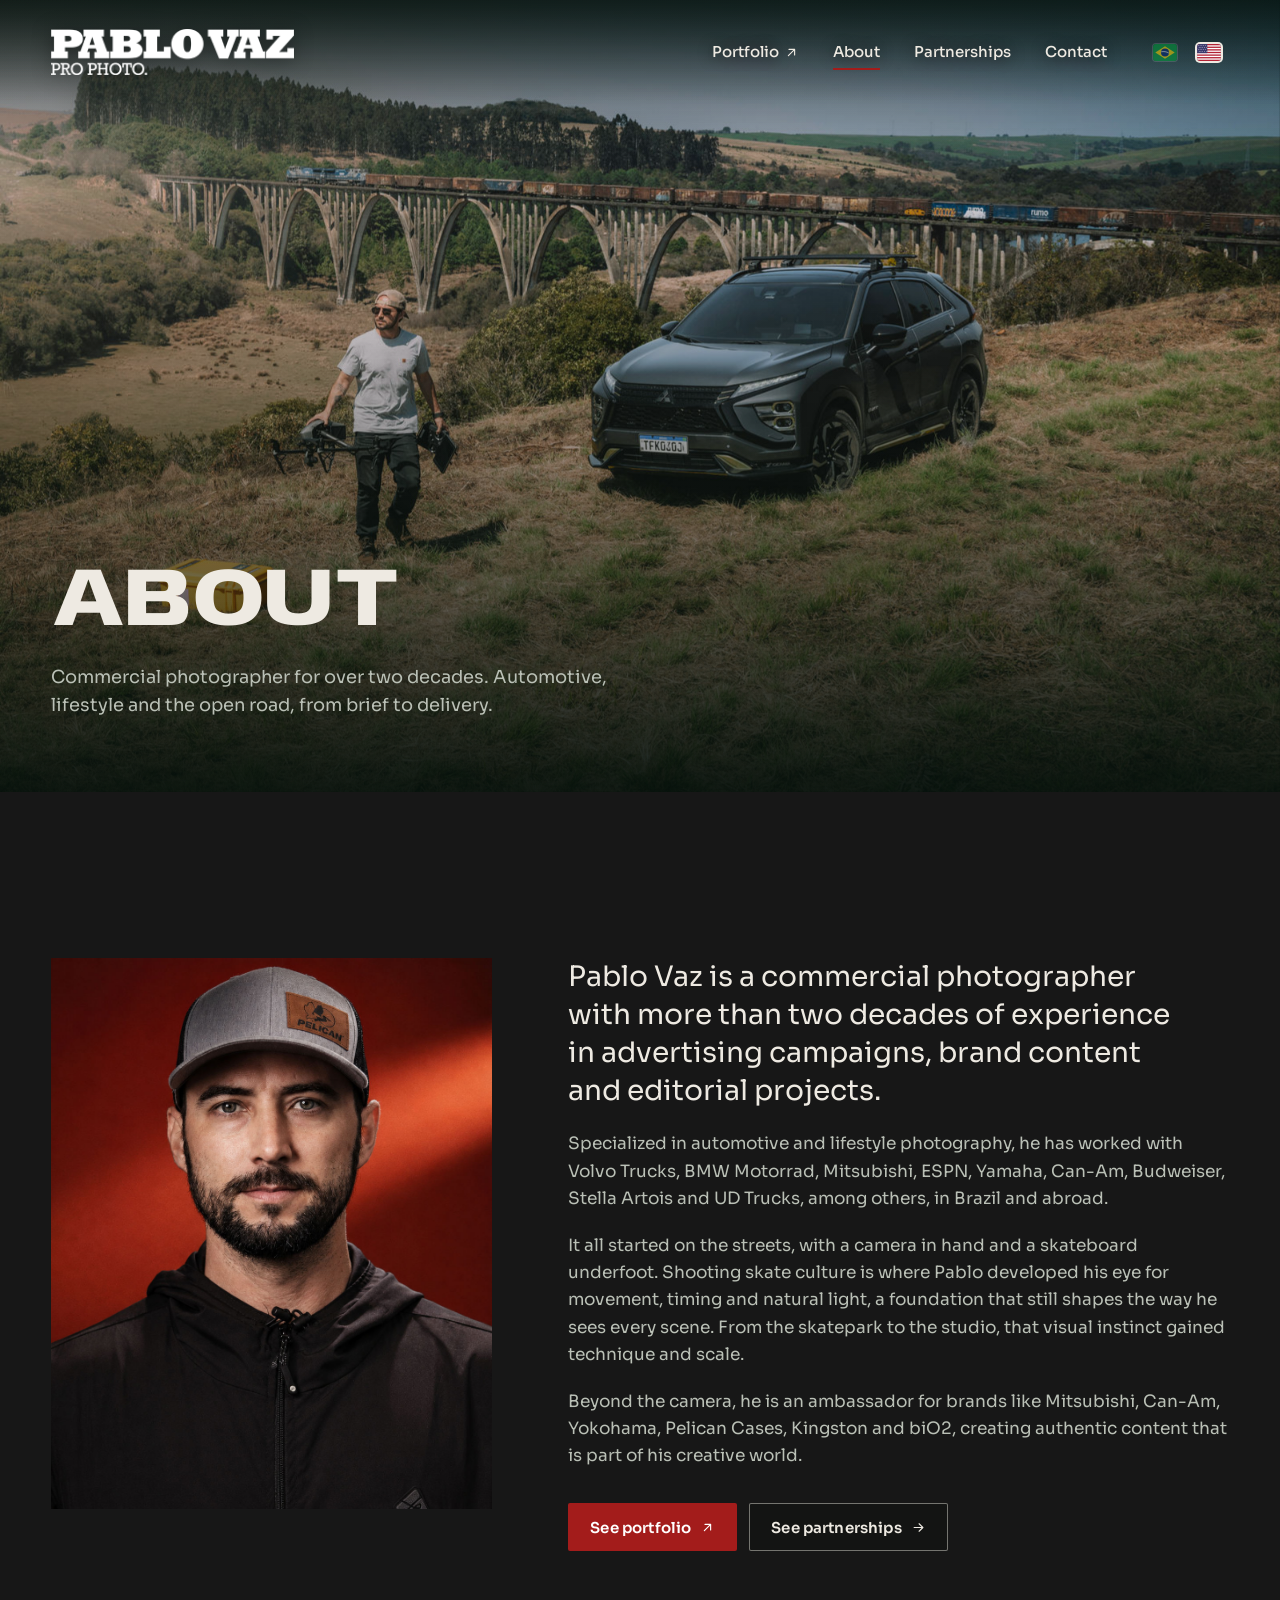
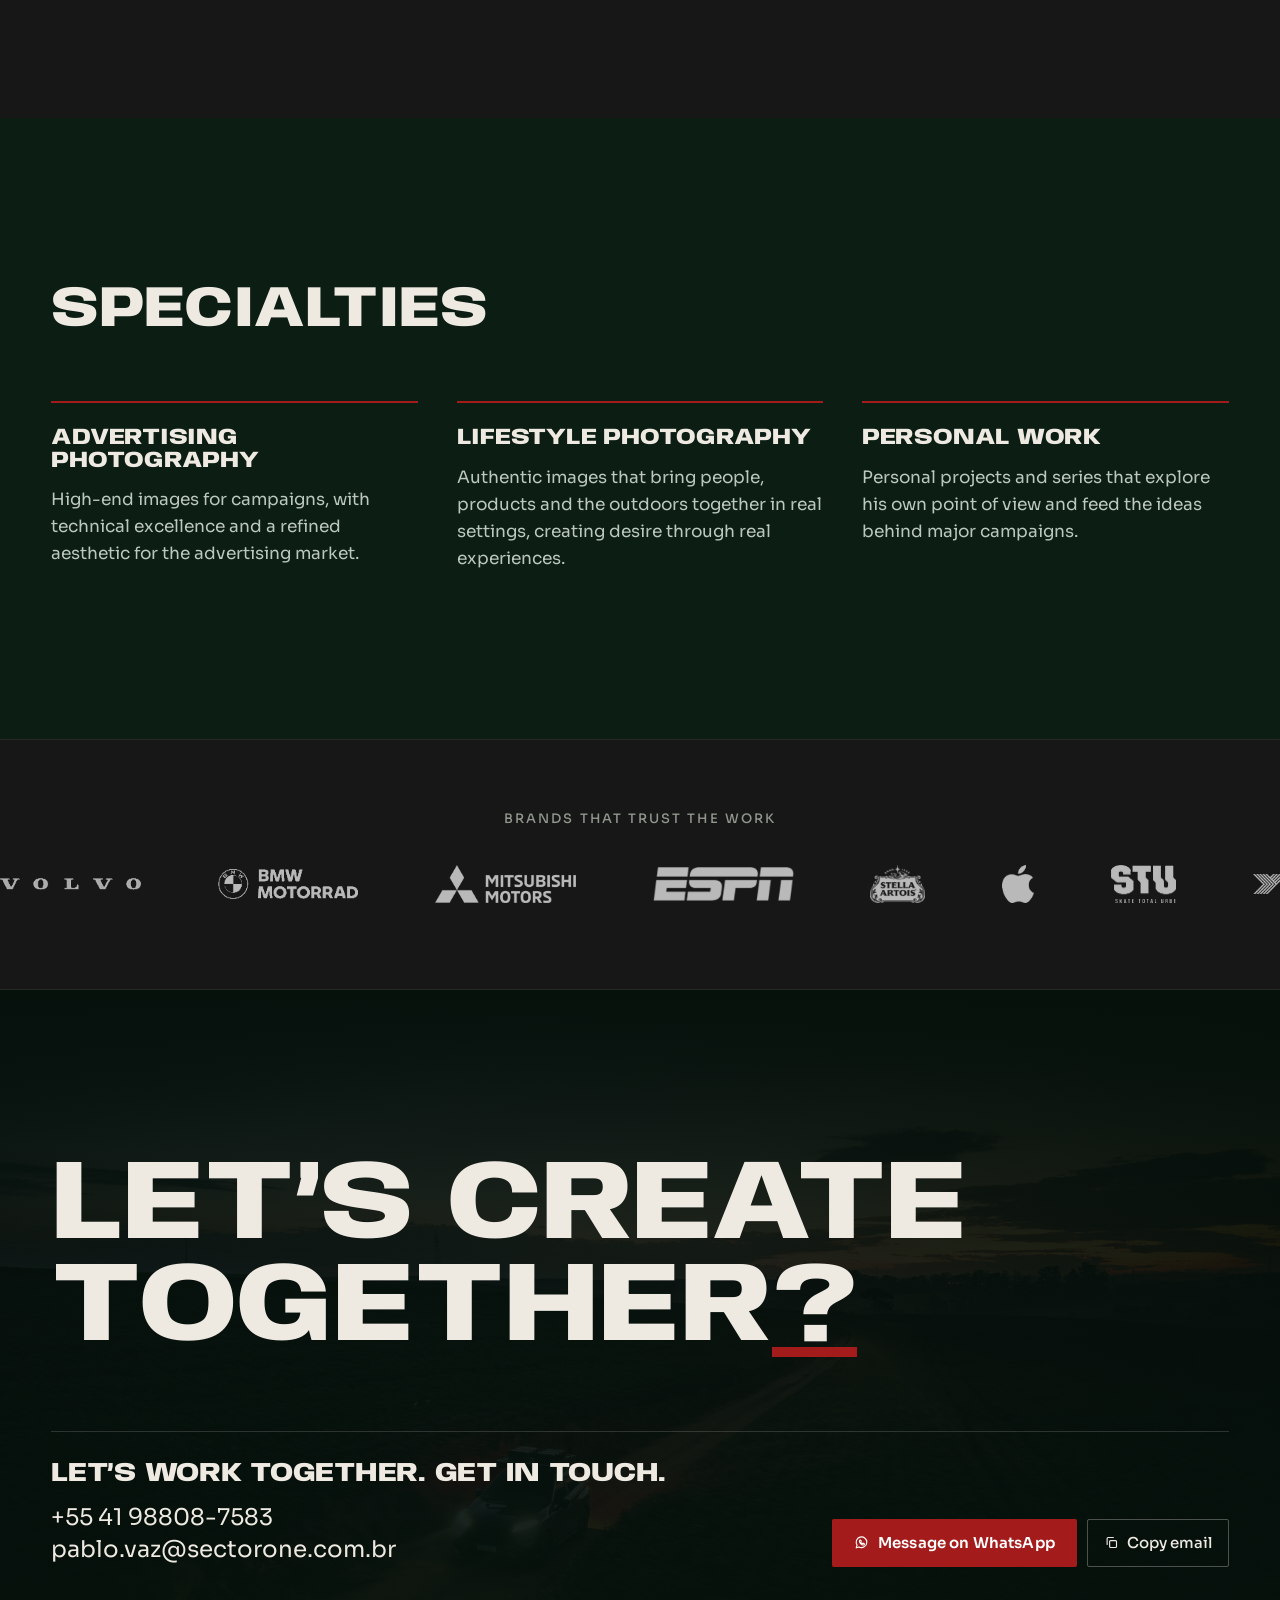
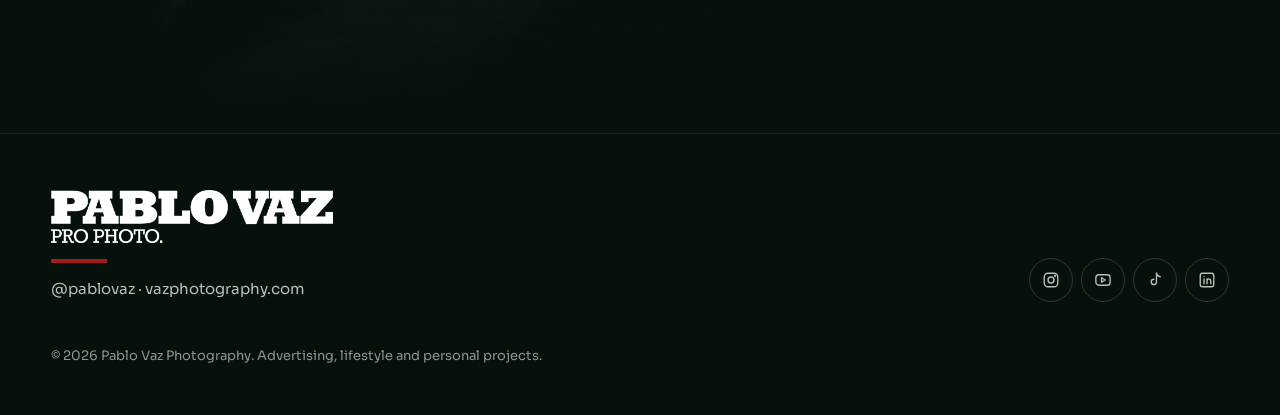
==== about.html @ 0d86bcf2 "Add files via upload" ====
<!DOCTYPE html>
<html lang="en" data-red="carmesim" data-font="esportivo" data-texto="sora">
<head>
<meta charset="utf-8">
<meta name="viewport" content="width=device-width, initial-scale=1">
<title>About Pablo Vaz</title>
<meta name="description" content="Pablo Vaz, commercial automotive and lifestyle photographer for over two decades.">
<link rel="canonical" href="https://www.vazphotography.com/about">
<link rel="alternate" hreflang="pt-BR" href="https://www.pablovaz.com/sobre">
<link rel="alternate" hreflang="en" href="https://www.vazphotography.com/about">
<link rel="alternate" hreflang="x-default" href="https://www.pablovaz.com/sobre">
<link rel="preconnect" href="https://fonts.googleapis.com">
<link rel="preconnect" href="https://fonts.gstatic.com" crossorigin>
<link rel="stylesheet" href="https://fonts.googleapis.com/css2?family=Sora:wght@400;500;600&family=Anybody:wdth,wght@50..150,800&display=swap">
<link rel="stylesheet" href="css/site.css">
</head>
<body>

<header class="top" id="top">
  <div class="wrap">
    <a class="mark" href="/" aria-label="Pablo Vaz Pro Photo, home"><img src="img/logo.png" width="500" height="94" alt="Pablo Vaz Pro Photo"></a>
    <nav class="nav" aria-label="Main">
      <a class="l" href="https://pablovaz.myportfolio.com" target="_blank" rel="noopener">Portfolio <svg class="i" viewBox="0 0 24 24" aria-hidden="true"><path d="M7 17 17 7M8 7h9v9"/></svg></a>
      <a class="l cur" href="/about" aria-current="page">About</a>
      <a class="l" href="/partnerships">Partnerships</a>
      <a class="l" href="#contato">Contact</a>
      <div class="lang" role="group" aria-label="Language"><a href="https://www.pablovaz.com/sobre" lang="pt-BR" hreflang="pt-BR" aria-label="Português (Brasil)"><svg viewBox="0 0 28 20" aria-hidden="true"><rect width="28" height="20" fill="#009C3B"/><path d="M14 2.6 25.4 10 14 17.4 2.6 10Z" fill="#FFDF00"/><circle cx="14" cy="10" r="4.7" fill="#002776"/><path d="M9.5 9.2c2.9-.7 6.3-.2 9 1.4" stroke="#fff" stroke-width=".9" fill="none"/></svg></a><a href="https://www.vazphotography.com/about" lang="en" hreflang="en" aria-label="English (US)" aria-current="true"><svg viewBox="0 0 28 20" aria-hidden="true"><rect width="28" height="20" fill="#fff"/><rect y="0.000" width="28" height="1.538" fill="#B22234"/><rect y="3.077" width="28" height="1.538" fill="#B22234"/><rect y="6.154" width="28" height="1.538" fill="#B22234"/><rect y="9.231" width="28" height="1.538" fill="#B22234"/><rect y="12.308" width="28" height="1.538" fill="#B22234"/><rect y="15.385" width="28" height="1.538" fill="#B22234"/><rect y="18.462" width="28" height="1.538" fill="#B22234"/><rect width="12" height="10.769" fill="#3C3B6E"/><circle cx="1.40" cy="1.50" r=".45" fill="#fff"/><circle cx="3.50" cy="1.50" r=".45" fill="#fff"/><circle cx="5.60" cy="1.50" r=".45" fill="#fff"/><circle cx="7.70" cy="1.50" r=".45" fill="#fff"/><circle cx="9.80" cy="1.50" r=".45" fill="#fff"/><circle cx="2.45" cy="4.00" r=".45" fill="#fff"/><circle cx="4.55" cy="4.00" r=".45" fill="#fff"/><circle cx="6.65" cy="4.00" r=".45" fill="#fff"/><circle cx="8.75" cy="4.00" r=".45" fill="#fff"/><circle cx="10.85" cy="4.00" r=".45" fill="#fff"/><circle cx="1.40" cy="6.50" r=".45" fill="#fff"/><circle cx="3.50" cy="6.50" r=".45" fill="#fff"/><circle cx="5.60" cy="6.50" r=".45" fill="#fff"/><circle cx="7.70" cy="6.50" r=".45" fill="#fff"/><circle cx="9.80" cy="6.50" r=".45" fill="#fff"/><circle cx="2.45" cy="9.00" r=".45" fill="#fff"/><circle cx="4.55" cy="9.00" r=".45" fill="#fff"/><circle cx="6.65" cy="9.00" r=".45" fill="#fff"/><circle cx="8.75" cy="9.00" r=".45" fill="#fff"/><circle cx="10.85" cy="9.00" r=".45" fill="#fff"/></svg></a></div>
      <button class="burger" aria-label="Open menu" aria-expanded="false" aria-controls="sheet"><span></span></button>
    </nav>
  </div>
</header>
<div class="sheet" id="sheet" aria-label="Menu">
  <a class="dfont" href="https://pablovaz.myportfolio.com" target="_blank" rel="noopener">Portfolio</a>
  <a class="dfont" href="/about" aria-current="page">About</a>
  <a class="dfont" href="/partnerships">Partnerships</a>
  <a class="dfont" href="#contato">Contact</a>
</div>

<main>
<section class="phero">
  <div class="bg"><img src="img/ponte.jpg" width="1600" height="1069" alt="Pablo Vaz carrying a drone next to a Mitsubishi SUV, with a stone viaduct behind" fetchpriority="high"></div>
  <div class="wrap">
    <h1 class="display">About</h1>
    <p>Commercial photographer for over two decades. Automotive, lifestyle and the open road, from brief to delivery.</p>
  </div>
</section>

<section class="bio sec">
  <div class="wrap grid">
    <figure class="rv-clip"><img src="img/retrato.jpg" width="1254" height="1254" loading="lazy" decoding="async" alt="Portrait of Pablo Vaz wearing a cap, red background"></figure>
    <div class="txt">
      <p class="big rv">Pablo Vaz is a commercial photographer with more than two decades of experience in advertising campaigns, brand content and editorial projects.</p>
      <p class="rv">Specialized in automotive and lifestyle photography, he has worked with Volvo Trucks, BMW Motorrad, Mitsubishi, ESPN, Yamaha, Can-Am, Budweiser, Stella Artois and UD Trucks, among others, in Brazil and abroad.</p>
      <p class="rv">It all started on the streets, with a camera in hand and a skateboard underfoot. Shooting skate culture is where Pablo developed his eye for movement, timing and natural light, a foundation that still shapes the way he sees every scene. From the skatepark to the studio, that visual instinct gained technique and scale.</p>
      <p class="rv">Beyond the camera, he is an ambassador for brands like Mitsubishi, Can-Am, Yokohama, Pelican Cases, Kingston and biO2, creating authentic content that is part of his creative world.</p>
      <div class="ctas rv">
        <a class="btn btn-red" href="https://pablovaz.myportfolio.com" target="_blank" rel="noopener">See portfolio <svg class="i" viewBox="0 0 24 24" aria-hidden="true"><path d="M7 17 17 7M8 7h9v9"/></svg></a>
        <a class="btn btn-ghost" href="/partnerships">See partnerships <svg class="i" viewBox="0 0 24 24" aria-hidden="true"><path d="M5 12h14M13 6l6 6-6 6"/></svg></a>
      </div>
    </div>
  </div>
</section>

<section class="skills sec">
  <div class="wrap">
    <h2 class="display h2 rv">Specialties</h2>
    <div class="cols">
      <div class="rv"><h3 class="dfont">Advertising photography</h3><p>High-end images for campaigns, with technical excellence and a refined aesthetic for the advertising market.</p></div>
      <div class="rv"><h3 class="dfont">Lifestyle photography</h3><p>Authentic images that bring people, products and the outdoors together in real settings, creating desire through real experiences.</p></div>
      <div class="rv"><h3 class="dfont">Personal work</h3><p>Personal projects and series that explore his own point of view and feed the ideas behind major campaigns.</p></div>
    </div>
  </div>
</section>

<section class="clients" aria-labelledby="t-cli">
  <h2 id="t-cli">Brands that trust the work</h2>
  <div class="marquee">
    <ul>
      <li><img src="img/logos/volvo.png" alt="Volvo Trucks"></li>
      <li><img src="img/logos/bmw.png" alt="BMW Motorrad"></li>
      <li><img src="img/logos/mitsubishi.png" alt="Mitsubishi Motors"></li>
      <li><img src="img/logos/espn.png" alt="ESPN"></li>
      <li><img src="img/logos/stella.png" alt="Stella Artois"></li>
      <li><img src="img/logos/apple.png" alt="Apple"></li>
      <li><img src="img/logos/stu.png" alt="STU"></li>
      <li><img src="img/logos/yokohama.png" alt="Yokohama"></li>
      <li><img src="img/logos/pelican.png" alt="Pelican"></li>
      <li><img src="img/logos/kingston.png" alt="Kingston"></li>
    </ul>
    <ul aria-hidden="true">
      <li><img src="img/logos/volvo.png" alt=""></li>
      <li><img src="img/logos/bmw.png" alt=""></li>
      <li><img src="img/logos/mitsubishi.png" alt=""></li>
      <li><img src="img/logos/espn.png" alt=""></li>
      <li><img src="img/logos/stella.png" alt=""></li>
      <li><img src="img/logos/apple.png" alt=""></li>
      <li><img src="img/logos/stu.png" alt=""></li>
      <li><img src="img/logos/yokohama.png" alt=""></li>
      <li><img src="img/logos/pelican.png" alt=""></li>
      <li><img src="img/logos/kingston.png" alt=""></li>
    </ul>
  </div>
</section>

<section class="contact sec" id="contato">
  <div class="bgimg" aria-hidden="true"><img src="img/estrada.jpg" alt="" loading="lazy" decoding="async"></div>
  <div class="wrap">
    <h2 class="display big rv">Let&rsquo;s create<br>together<span class="underline">?</span></h2>
    <div class="row rv">
      <div>
        <h3 class="dfont">Let&rsquo;s work together. Get in touch.</h3>
        <p><a href="https://wa.me/5541988087583" target="_blank" rel="noopener">+55 41 98808-7583</a><br><a href="mailto:pablo.vaz@sectorone.com.br">pablo.vaz@sectorone.com.br</a></p>
      </div>
      <div class="acts">
        <a class="btn btn-red" href="https://wa.me/5541988087583" target="_blank" rel="noopener">
          <svg class="i" viewBox="0 0 24 24" aria-hidden="true"><path d="M20.5 11.6a8.5 8.5 0 0 1-12.6 7.5L3.5 20.5l1.4-4.3a8.5 8.5 0 1 1 15.6-4.6Z"/><path d="M9 8.6c.2-.5.5-.5.8-.5h.5c.2 0 .4 0 .5.4l.7 1.6c.1.2 0 .4-.1.6l-.5.6c-.1.1-.2.3 0 .5.5.8 1.3 1.6 2.2 2.1.2.1.4.1.5 0l.6-.7c.2-.2.4-.2.6-.1l1.6.8c.2.1.3.2.3.4 0 .5-.2 1.2-.8 1.5-.6.3-1.5.4-3-.3a9 9 0 0 1-3.7-3.6c-.7-1.3-.5-2.4-.2-2.9Z"/></svg>
          Message on WhatsApp</a>
        <button class="copy-btn" data-copy="pablo.vaz@sectorone.com.br"><svg class="i" viewBox="0 0 24 24" aria-hidden="true"><rect x="9" y="9" width="11" height="11" rx="1.5"/><path d="M5 15V5.5A1.5 1.5 0 0 1 6.5 4H15"/></svg><span>Copy email</span></button>
      </div>
    </div>
  </div>
</section>
</main>

<footer>
  <div class="wrap">
    <div class="sign"><img src="img/logo.png" width="500" height="94" alt="Pablo Vaz Pro Photo" loading="lazy"><i></i><span>@pablovaz · vazphotography.com</span></div>
    <div class="social">
      <a href="https://www.instagram.com/pablovaz" target="_blank" rel="noopener" aria-label="Instagram"><svg class="i" viewBox="0 0 24 24"><rect x="3" y="3" width="18" height="18" rx="5"/><circle cx="12" cy="12" r="4"/><circle cx="17.5" cy="6.5" r=".6" fill="currentColor"/></svg></a>
      <a href="https://www.youtube.com/pablovaz" target="_blank" rel="noopener" aria-label="YouTube"><svg class="i" viewBox="0 0 24 24"><rect x="2.5" y="5" width="19" height="14" rx="4"/><path d="m10 9 5 3-5 3Z"/></svg></a>
      <a href="https://www.tiktok.com/@pablovazfoto" target="_blank" rel="noopener" aria-label="TikTok"><svg class="i" viewBox="0 0 24 24"><path d="M14 3v11.5a3.5 3.5 0 1 1-3.5-3.5"/><path d="M14 3c.4 2.7 2.3 4.5 5 4.7"/></svg></a>
      <a href="https://www.linkedin.com/in/photovaz/" target="_blank" rel="noopener" aria-label="LinkedIn"><svg class="i" viewBox="0 0 24 24"><rect x="3" y="3" width="18" height="18" rx="3"/><path d="M8 10.5V17M8 7.2v.1M12 17v-6.5M12 13.5c0-1.8 1-3 2.5-3s2.5 1 2.5 3V17"/></svg></a>
    </div>
    <p class="legal">© 2026 Pablo Vaz Photography. Advertising, lifestyle and personal projects.</p>
  </div>
</footer>

<script src="js/site.js"></script>
</body>
</html>
---- css/site.css ----
:root{
  color-scheme: dark;
  --carvao:#171717;
  --mata:#06110C;
  --verde:#0C1D14;
  --musgo:#23402D;
  --osso:#EEEAE2;
  --osso-2:#BAC0B6;
  --osso-3:#8F968C;
  --carmesim:#A31C1B;
  --mitsubishi:#E60012;
  --red:var(--carmesim);
  --body:"Sora",system-ui,-apple-system,"Segoe UI",sans-serif;--bvar:normal;
  --gutter:clamp(16px,4vw,56px);
  --ease:cubic-bezier(.16,1,.3,1);
  /* display font (switchable) */
  --display:"Zilla Slab",Georgia,serif;--dw:700;--dtt:uppercase;--dls:-.01em;--dlh:.94;--ds:1;--dvar:normal;
}
html[data-texto="bricolage"]{--body:"Bricolage Grotesque",system-ui,sans-serif;--bvar:normal}
html[data-texto="sora"]{--body:"Sora",system-ui,sans-serif;--bvar:normal}
html[data-font="esportivo"]{--display:"Anybody","Arial Black",sans-serif;--dw:800;--dtt:uppercase;--dls:-.01em;--dlh:.92;--ds:.8;--dvar:"wdth" 118}
html[data-font="editorial"]{--display:"Gloock",Georgia,serif;--dw:400;--dtt:none;--dls:-.02em;--dlh:1;--ds:.96;--dvar:normal}
:root:not([data-theme="light"]){color-scheme:dark}
@media (prefers-color-scheme: dark){:root:not([data-theme="light"]){--bg:var(--carvao)}}
:root[data-theme="dark"]{--bg:var(--carvao)}

*{box-sizing:border-box;margin:0;padding:0}
html{scroll-behavior:smooth;-webkit-text-size-adjust:100%}
body{background:var(--carvao);color:var(--osso);font-family:var(--body);font-variation-settings:var(--bvar);font-size:17px;line-height:1.6;overflow-x:hidden;-webkit-font-smoothing:antialiased;scrollbar-color:var(--musgo) var(--mata)}
::selection{background:var(--red);color:#fff}
::-webkit-scrollbar{width:10px;background:var(--mata)}
::-webkit-scrollbar-thumb{background:var(--musgo);border-radius:10px;border:2px solid var(--mata)}
:focus-visible{outline:2px solid var(--red);outline-offset:3px;border-radius:2px}
img{display:block;max-width:100%;height:auto}
a{color:inherit;text-underline-offset:.25em;text-decoration-thickness:1px}
.wrap{padding-inline:var(--gutter);max-width:1480px;margin-inline:auto}
.display,.dfont{font-family:var(--display);font-weight:var(--dw);text-transform:var(--dtt);letter-spacing:var(--dls);line-height:var(--dlh);font-variation-settings:var(--dvar)}
.display{text-wrap:balance}
svg.i{width:1em;height:1em;flex:none;stroke:currentColor;fill:none;stroke-width:1.8;stroke-linecap:round;stroke-linejoin:round}

/* Buttons */
.btn{display:inline-flex;align-items:center;gap:.6em;min-height:48px;padding:.8em 1.4em;font:600 15px/1 var(--body);letter-spacing:.01em;text-decoration:none;border-radius:2px;border:1px solid transparent;cursor:pointer;transition:background .3s var(--ease),color .3s var(--ease),border-color .3s var(--ease),transform .3s var(--ease)}
.btn-red{background:var(--red);color:#fff}
.btn-red:hover{background:color-mix(in srgb,var(--red) 82%,#fff)}
.btn-ghost{border-color:rgba(238,234,226,.45);color:var(--osso);background:rgba(10,14,11,.25)}
.btn-ghost:hover{border-color:var(--osso);background:rgba(238,234,226,.08)}
.btn[aria-disabled="true"]{opacity:.55;cursor:default;pointer-events:none}
.btn:active{transform:translateY(1px)}
.btn .i{transition:transform .4s var(--ease)}
.btn:hover .i{transform:translateX(3px)}

/* Header */
.top{position:fixed;inset:0 0 auto 0;z-index:40;background:linear-gradient(180deg,rgba(6,17,12,.7),rgba(6,17,12,0))}
.top.scrolled{background:rgba(12,29,20,.86);backdrop-filter:blur(14px) saturate(1.2);-webkit-backdrop-filter:blur(14px) saturate(1.2);box-shadow:0 1px 0 rgba(238,234,226,.06)}
.top .wrap{display:flex;align-items:center;justify-content:space-between;height:80px;gap:24px}
.mark{display:block;text-decoration:none;filter:drop-shadow(0 2px 10px rgba(0,0,0,.45))}
.mark img{height:40px;width:auto}
.nav{display:flex;align-items:center;gap:34px}
.nav a.l{font-size:15px;font-weight:500;text-decoration:none;color:var(--osso);display:inline-flex;align-items:center;gap:.35em;position:relative;padding-block:6px;text-shadow:0 1px 14px rgba(0,0,0,.6);transition:color .3s}
.nav a.l::after{content:"";position:absolute;left:0;right:0;bottom:0;height:2px;background:var(--red);transform:scaleX(0);transform-origin:left;transition:transform .45s var(--ease)}
.nav a.l:hover::after{transform:scaleX(1)}
.burger{display:none;background:none;border:0;color:var(--osso);width:48px;height:48px;align-items:center;justify-content:center;cursor:pointer}
.burger span{display:block;width:24px;height:2px;background:currentColor;position:relative;transition:background .2s}
.burger span::before,.burger span::after{content:"";position:absolute;left:0;width:24px;height:2px;background:currentColor;transition:transform .35s var(--ease)}
.burger span::before{top:-7px}.burger span::after{top:7px}
.menu-open .burger span{background:transparent}
.menu-open .burger span::before{transform:translateY(7px) rotate(45deg)}
.menu-open .burger span::after{transform:translateY(-7px) rotate(-45deg)}
.sheet{position:fixed;inset:0;z-index:35;background:var(--verde);display:flex;flex-direction:column;justify-content:flex-end;padding:96px var(--gutter) 120px;clip-path:inset(0 0 100% 0);transition:clip-path .6s var(--ease);visibility:hidden}
.menu-open .sheet{clip-path:inset(0);visibility:visible}
.sheet a{font-size:calc(var(--ds)*clamp(44px,13vw,72px));line-height:1.06;text-decoration:none;display:block}

/* Hero */
.hero{position:relative;height:100svh;min-height:600px;overflow:hidden}
.hero .ph{position:absolute;inset:0;transform-origin:47% 60%;animation:arrive 3s cubic-bezier(.2,.75,.2,1) both}
.hero .ph img,.hero .ph video{position:absolute;inset:0;width:100%;height:100%;object-fit:cover;object-position:50% 50%}
.hero .ph img{transform-origin:47% 60%;animation:zoomout 42s cubic-bezier(.3,.1,.3,1) both}
.hero .ph video{display:none}
/* video intro mode */
.vid .hero .ph{animation:none;transform:scale(1.09)}
.vid .hero .ph img{animation:none;transition:opacity .7s ease}
.intro-on .hero .ph img{opacity:0}
.hero{background:#000}
.vid .hero .ph video{display:block;transition:opacity .7s ease}
.vid .hero .ph video.out,.hero .ph img.anim.out{opacity:0}
.hero .ph img.anim{position:absolute;inset:0;width:100%;height:100%;object-fit:cover;object-position:50% 50%;opacity:1!important;animation:none;transition:opacity .7s ease}
@media (max-width:899px) and (orientation:portrait){.hero .ph img{object-position:46% 50%}}
.vid .hero.go .ph{animation:zoomout 42s cubic-bezier(.3,.1,.3,1) both}
.vid .hero:not(.go) h1 .ln > span,.vid .hero:not(.go) .lead,.vid .hero:not(.go) .ctas,.vid .hero:not(.go) .cue,.vid .hero:not(.go) .underline::after{animation:none;opacity:0}
.vid .hero h1 .ln:nth-child(1) > span{animation-delay:.1s}
.vid .hero h1 .ln:nth-child(2) > span{animation-delay:.22s}
.vid .hero h1 .ln:nth-child(3) > span{animation-delay:.34s}
.vid .hero .underline::after{animation-delay:.9s}
.vid .hero .lead{animation-delay:.7s}
.vid .hero .ctas{animation-delay:.85s}
.vid .hero .cue{animation-delay:1.1s}
.vid .hero::after{opacity:.35;transition:opacity 1.2s ease}
.vid .hero.go::after{opacity:1}
.intro-on .top{opacity:0;pointer-events:none}
.top{transition:opacity .8s ease,background .4s var(--ease),backdrop-filter .4s}
.hero::after{content:"";position:absolute;inset:0;background:
  linear-gradient(180deg,rgba(6,17,12,.72) 0%,rgba(6,17,12,.3) 13%,rgba(6,17,12,0) 28%),
  linear-gradient(0deg,rgba(6,17,12,.92) 0%,rgba(6,17,12,.35) 42%,rgba(6,17,12,0) 70%),
  linear-gradient(90deg,rgba(6,17,12,.55) 0%,rgba(6,17,12,0) 55%);pointer-events:none}
.hero .wrap{position:relative;z-index:2;height:100%;display:flex;flex-direction:column;justify-content:flex-end;padding-bottom:clamp(48px,9vh,96px)}
.hero h1{font-size:calc(var(--ds)*clamp(44px,7.2vw,108px))}
.hero h1 .ln{display:block;white-space:nowrap;overflow:hidden;padding:.14em 0 .06em;margin-top:-.14em}
.hero h1 .ln > span{display:inline-block;animation:rise 1.2s var(--ease) both}
.hero h1 .ln:nth-child(1) > span{animation-delay:1.5s}
.hero h1 .ln:nth-child(2) > span{animation-delay:1.64s}
.hero h1 .ln:nth-child(3) > span{animation-delay:1.78s}
.underline{position:relative;display:inline-block}
.underline::after{content:"";position:absolute;left:0;right:0;bottom:.02em;height:.09em;background:var(--red);transform-origin:left;animation:bar 1s var(--ease) 2.3s both}
.hero p.lead{margin-top:26px;max-width:46ch;font-size:clamp(16px,1.35vw,19px);color:var(--osso-2);animation:fade 1s var(--ease) 2.2s both}
.hero .ctas{display:flex;flex-wrap:wrap;gap:12px;margin-top:30px;animation:fade 1s var(--ease) 2.35s both}
.cue{position:absolute;right:var(--gutter);bottom:clamp(48px,9vh,96px);z-index:2;width:52px;height:52px;border-radius:50%;border:1px solid rgba(238,234,226,.4);display:grid;place-items:center;color:var(--osso);text-decoration:none;animation:fade 1s var(--ease) 2.6s both;transition:border-color .3s,background .3s}
.cue:hover{border-color:var(--osso);background:rgba(238,234,226,.08)}
.cue svg{width:20px;height:20px;animation:bob 2.2s var(--ease) 3.4s infinite}
@keyframes bob{0%,100%{transform:none}50%{transform:translateY(5px)}}
@keyframes arrive{
  0%{transform:scale(1.55) translate(3%,2%);filter:blur(10px) brightness(.55)}
  8%{transform:scale(1.42) translate(2.2%,1.2%)}
  16%{transform:scale(1.3) translate(-1%,1.4%);filter:blur(4px) brightness(.8)}
  24%{transform:scale(1.2) translate(.6%,.6%)}
  34%{transform:scale(1.13) translate(-.3%,.4%);filter:blur(.5px)}
  100%{transform:scale(1.06);filter:none}}
@keyframes zoomout{from{transform:scale(1.09)}to{transform:scale(1)}}
@keyframes rise{from{transform:translateY(105%)}to{transform:none}}
@keyframes bar{from{transform:scaleX(0)}to{transform:scaleX(1)}}
@keyframes fade{from{opacity:0;transform:translateY(14px);filter:blur(4px)}to{opacity:1;transform:none;filter:none}}

/* Section rhythm */
section{position:relative}
.sec{padding-block:clamp(88px,13vw,180px)}
.h2{font-size:calc(var(--ds)*clamp(40px,5.6vw,84px))}

/* Two fronts */
#frentes{padding-top:clamp(12px,1.6vw,22px)}
.paths{display:grid;grid-template-columns:repeat(2,minmax(0,1fr));gap:clamp(12px,1.6vw,22px)}
.path{position:relative;display:block;overflow:hidden;text-decoration:none;aspect-ratio:4/5;max-height:86vh;width:100%;background:var(--mata);isolation:isolate}
.path .media{position:absolute;inset:-8% 0;will-change:transform}
.path img{width:100%;height:100%;object-fit:cover;transition:transform 1.2s var(--ease),filter 1.2s var(--ease);filter:saturate(.92)}
.path:hover img{transform:scale(1.045);filter:saturate(1.05)}
.path::after{content:"";position:absolute;inset:0;background:linear-gradient(0deg,rgba(6,17,12,.94) 0%,rgba(6,17,12,.2) 50%,rgba(6,17,12,0) 75%);z-index:1}
.path .txt{position:absolute;left:0;right:0;bottom:0;z-index:2;padding:clamp(22px,3vw,40px)}
.path h2{font-size:calc(var(--ds)*clamp(34px,3.6vw,56px))}
.path h2::after{content:"";display:block;height:3px;width:44px;background:var(--red);margin-top:16px;transition:width .7s var(--ease)}
.path:hover h3::after{width:120px}
.path p{margin-top:14px;max-width:40ch;color:var(--osso-2);font-size:16px}
.path .go{margin-top:20px;display:inline-flex;align-items:center;gap:.5em;font-weight:600;font-size:15px}
.path .go .i{transition:transform .5s var(--ease)}
.path:hover .go .i{transform:translate(3px,-3px)}

/* Story */
.story{background:var(--verde);overflow:hidden}
.story .grid{display:grid;grid-template-columns:minmax(0,1.1fr) minmax(0,.9fr);gap:clamp(40px,6vw,96px);align-items:center}
.story blockquote{font-size:calc(var(--ds)*clamp(40px,5.2vw,80px));text-wrap:balance}
.story blockquote em{font-style:normal;box-shadow:inset 0 -.12em 0 var(--red)}
.story p{margin-top:28px;max-width:52ch;color:#BCC8BF}
.story .link{margin-top:28px;display:inline-flex;align-items:center;gap:.5em;font-weight:600;text-decoration:none;border-bottom:1px solid var(--red);padding-bottom:4px}
.story figure{position:relative;aspect-ratio:2/3;max-height:84vh;overflow:hidden;margin-left:auto;width:100%}
.story figure .media{position:absolute;inset:-10% 0}
.story figure img{width:100%;height:100%;object-fit:cover}

/* Partnerships */
.partner .grid{display:grid;grid-template-columns:minmax(0,.85fr) minmax(0,1.15fr);gap:clamp(40px,6vw,96px);align-items:center}
.partner figure{aspect-ratio:2/3;overflow:hidden;position:relative;max-height:86vh}
.partner figure img{width:100%;height:100%;object-fit:cover}
.partner .copy p{color:var(--osso-2);max-width:50ch;margin-top:24px}
.ledger{display:grid;grid-template-columns:repeat(3,minmax(0,1fr));margin-top:44px;border-top:1px solid rgba(238,234,226,.16)}
.ledger div{padding:22px 18px 4px 0}
.ledger div + div{padding-left:18px;border-left:1px solid rgba(238,234,226,.16)}
.ledger b{display:block;font-size:calc(var(--ds)*clamp(44px,5vw,72px));line-height:1;font-variant-numeric:tabular-nums}
.ledger span{display:block;margin-top:8px;font-size:14px;color:var(--osso-2);line-height:1.4}
.roster{margin-top:40px;display:flex;flex-wrap:wrap;align-items:center;gap:10px 14px}
.roster a,.roster button{display:grid;place-items:center;min-height:56px;padding:8px 12px;background:none;border:0;border-radius:2px;cursor:pointer;transition:transform .45s var(--ease)}
.roster img{height:auto;width:auto;max-height:34px;max-width:118px;opacity:.82;transition:opacity .3s}
.roster a:hover,.roster button:hover{transform:translateY(-4px) scale(1.08)}
.roster a:hover img,.roster button:hover img{opacity:1}
.roster .tag{display:block;margin-top:6px;font:600 11px/1 var(--body);letter-spacing:.12em;text-transform:uppercase;color:#fff;background:var(--red);padding:4px 6px;border-radius:2px}
.partner .ctas{margin-top:40px;display:flex;flex-wrap:wrap;gap:12px}

/* Logos marquee */
.clients{border-block:1px solid rgba(238,234,226,.08);padding-block:clamp(44px,6vw,72px);overflow:hidden}
.clients h2{font:500 13px/1 var(--body);letter-spacing:.16em;text-transform:uppercase;color:var(--osso-3);text-align:center;margin-bottom:26px}
.marquee{display:flex;width:max-content;animation:marq 38s linear infinite}
.clients:hover .marquee{animation-play-state:paused}
.marquee ul{display:flex;align-items:center;gap:clamp(48px,6vw,88px);padding:14px clamp(48px,6vw,88px) 14px 0;list-style:none}
.marquee img{height:auto;width:auto;max-height:clamp(28px,3vw,44px);max-width:clamp(104px,11vw,160px);opacity:.7;transition:opacity .35s,transform .5s var(--ease)}
.marquee img:hover{opacity:1;transform:translateY(-6px) scale(1.14)}
@keyframes marq{to{transform:translateX(-50%)}}

/* Contact */
.contact{position:relative;overflow:hidden;background:var(--mata)}
.contact .bgimg{position:absolute;inset:0;opacity:.32}
.contact .bgimg img{width:100%;height:100%;object-fit:cover}
.contact::before{content:"";position:absolute;inset:0;background:linear-gradient(180deg,var(--mata) 0%,rgba(6,17,12,.55) 45%,var(--mata) 100%);z-index:1}
.contact .wrap{position:relative;z-index:2}
.contact .big{font-size:calc(var(--ds)*clamp(60px,11vw,176px));line-height:.9}
.contact .row{margin-top:clamp(40px,6vw,72px);padding-top:28px;border-top:1px solid rgba(238,234,226,.16);display:grid;grid-template-columns:minmax(0,1fr) auto;gap:24px 48px;align-items:end}
.contact .row h3{font-size:calc(var(--ds)*clamp(26px,2.6vw,38px));line-height:1.05}
.contact .row p{margin-top:14px;font-size:clamp(19px,1.8vw,24px);line-height:1.4;color:var(--osso-2)}
.contact .row p a{text-decoration:none;color:var(--osso)}
.contact .acts{display:flex;flex-wrap:wrap;gap:10px}
.copy-btn{background:none;border:1px solid rgba(238,234,226,.3);color:var(--osso);min-height:48px;padding:0 16px;font:500 15px var(--body);border-radius:2px;cursor:pointer;display:inline-flex;align-items:center;gap:8px;transition:border-color .3s}
.copy-btn:hover{border-color:var(--osso)}
.copy-btn[data-done]{border-color:var(--red)}

footer{background:var(--mata);padding:56px 0 48px;border-top:1px solid rgba(238,234,226,.08)}
footer .wrap{display:flex;justify-content:space-between;align-items:flex-end;gap:24px;flex-wrap:wrap}
.sign img{width:clamp(200px,22vw,300px);height:auto}
.sign i{display:block;width:56px;height:4px;background:var(--red);margin:16px 0 12px}
.sign span{color:var(--osso-2);font-size:15px}
.social{display:flex;gap:8px}
.social a{width:44px;height:44px;display:grid;place-items:center;border:1px solid rgba(238,234,226,.18);border-radius:50%;color:var(--osso-2);transition:color .3s,border-color .3s}
.social a:hover{color:var(--osso);border-color:var(--red)}
.social svg{width:18px;height:18px}
.legal{width:100%;color:var(--osso-3);font-size:13px;margin-top:20px}

/* Coupon dialog */
dialog.cupom{margin:auto;border:1px solid var(--musgo);background:var(--verde);color:var(--osso);padding:clamp(24px,4vw,40px);width:min(440px,calc(100vw - 32px));border-radius:4px;box-shadow:0 30px 80px -20px rgba(0,0,0,.7)}
dialog.cupom::backdrop{background:rgba(6,10,8,.72);backdrop-filter:blur(6px)}
dialog.cupom[open]{animation:pop .5s var(--ease)}
@keyframes pop{from{opacity:0;transform:translateY(16px) scale(.98)}to{opacity:1;transform:none}}
.cupom .x{position:absolute;top:10px;right:10px;width:44px;height:44px;background:none;border:0;color:var(--osso-2);cursor:pointer;display:grid;place-items:center;font-size:20px}
.cupom .x:hover{color:var(--osso)}
.cupom img{max-height:40px;width:auto}
.cupom h3{margin-top:22px;font-size:calc(var(--ds)*34px);line-height:1}
.cupom p{margin-top:12px;color:var(--osso-2);font-size:16px}
.cupom .code{margin-top:22px;display:flex;align-items:stretch;border:1px dashed rgba(238,234,226,.4);border-radius:2px}
.cupom .code b{flex:1;display:flex;align-items:center;padding:0 16px;font:600 20px/1 var(--body);letter-spacing:.06em}
.cupom .code button{border:0;border-left:1px dashed rgba(238,234,226,.4);background:none;color:var(--osso);font:500 14px var(--body);padding:0 16px;min-height:52px;cursor:pointer}
.cupom .code button[data-done]{color:#fff;background:var(--red)}
.cupom .btn{margin-top:18px;width:100%;justify-content:center}

/* Tester */
.tester{position:fixed;left:50%;bottom:16px;transform:translateX(-50%);z-index:50;display:flex;align-items:center;gap:14px;padding:8px 8px 8px 16px;background:rgba(14,16,14,.88);backdrop-filter:blur(14px);-webkit-backdrop-filter:blur(14px);border:1px solid rgba(238,234,226,.14);border-radius:999px;box-shadow:0 12px 40px -8px rgba(0,0,0,.6);font-size:13px;max-width:calc(100vw - 32px)}
.tester .lab{color:var(--osso-3);white-space:nowrap}
.seg{display:flex;background:rgba(238,234,226,.06);border-radius:999px;padding:3px}
.seg button{border:0;background:none;color:var(--osso-2);font:500 13px system-ui,sans-serif;padding:8px 12px;border-radius:999px;cursor:pointer;display:flex;align-items:center;gap:7px;white-space:nowrap;min-height:36px;transition:background .3s,color .3s}
.seg button[aria-pressed="true"]{background:var(--osso);color:var(--carvao)}
.seg .dot{width:12px;height:12px;border-radius:50%;box-shadow:0 0 0 1px rgba(238,234,226,.3)}
.seg .aa{font-size:15px;line-height:1}

/* Reveal (only when JS runs) */
.js .rv{opacity:0;transform:translateY(28px);transition:opacity 1s var(--ease),transform 1.1s var(--ease)}
.js .rv.in{opacity:1;transform:none}
.js .rv-clip{clip-path:inset(0 0 100% 0);transition:clip-path 1.3s var(--ease)}
.js .rv-clip.in{clip-path:inset(0)}

@media (max-width:1000px){
  .nav a.l{display:none}
  .burger{display:inline-flex}
  .story .grid,.partner .grid{grid-template-columns:1fr}
  .story figure{max-height:none;aspect-ratio:4/5}
  .partner figure{aspect-ratio:4/5;max-height:none}
  .cue{display:none}
}
@media (max-width:700px){
  .paths{grid-template-columns:1fr}
  .path{aspect-ratio:4/5;max-height:none}
}
@media (max-width:640px){
  body{font-size:16px}
  .top .wrap{height:64px}
  .mark img{height:32px}
  .hero h1{font-size:calc(var(--ds)*clamp(40px,12vw,58px))}
  .hero h1 .ln{white-space:normal}
  .hero .ctas .btn{flex:1 1 auto;justify-content:center}
  .ledger{grid-template-columns:1fr}
  .ledger div + div{padding-left:0;border-left:0;border-top:1px solid rgba(238,234,226,.16)}
  .ledger div{padding:18px 0 14px}
  .contact .row{grid-template-columns:1fr}
  .contact .acts .btn,.contact .acts .copy-btn{flex:1 1 auto;justify-content:center}
  .tester{gap:6px;padding:5px 5px 5px 12px;bottom:10px}
  .tester .lab{font-size:11px}
  .seg button{padding:0;width:36px;justify-content:center}
  .seg .t{display:none}
  .seg .dot{width:16px;height:16px}
  .seg button[aria-pressed="true"] .dot{box-shadow:0 0 0 2px var(--carvao)}
}
@media (prefers-reduced-motion:reduce){
  *,*::before,*::after{animation-duration:.001ms !important;animation-iteration-count:1 !important;transition-duration:.001ms !important;scroll-behavior:auto !important}
  .marquee{animation:none;width:auto;flex-wrap:wrap;justify-content:center}
  .marquee ul[aria-hidden]{display:none}
  .marquee ul{flex-wrap:wrap;justify-content:center;padding:0 var(--gutter);row-gap:32px}
  .js .rv,.js .rv-clip{opacity:1;transform:none;clip-path:none}
}

/* ===== Choose: two paths ===== */
.choose{display:flex;height:100svh;min-height:560px;gap:3px;background:#000}
.opt{position:relative;flex:1 1 0;overflow:hidden;text-decoration:none;color:var(--osso);isolation:isolate;transition:flex-grow .9s var(--ease)}
@media (hover:hover) and (min-width:901px){.choose:hover .opt{flex-grow:.82}.choose .opt:hover{flex-grow:1.3}}
.slides{position:absolute;inset:0;z-index:-2;background:var(--mata)}
.slides img{position:absolute;inset:0;width:100%;height:100%;object-fit:cover;opacity:0;transform:scale(1.08);transition:opacity 1.4s ease,transform 7s linear}
.slides img.on{opacity:1;transform:scale(1)}
.opt::after{content:"";position:absolute;inset:0;z-index:-1;background:linear-gradient(0deg,rgba(6,17,12,.95) 0%,rgba(6,17,12,.55) 34%,rgba(6,17,12,0) 62%),linear-gradient(180deg,rgba(6,17,12,.55) 0%,rgba(6,17,12,0) 22%);transition:background .6s}
.opt .num{position:absolute;top:clamp(96px,14vh,130px);left:clamp(24px,4vw,56px);font:600 13px/1 var(--body);letter-spacing:.2em;text-transform:uppercase;color:var(--osso-2);display:flex;align-items:center;gap:12px}
.opt .num::before{content:"";width:28px;height:2px;background:var(--red)}
.opt .in{position:absolute;left:0;right:0;bottom:0;padding:clamp(24px,4vw,56px)}
.opt h2{font-size:calc(var(--ds)*clamp(40px,4.8vw,78px));line-height:.95}
.opt p{margin-top:16px;max-width:36ch;color:var(--osso-2);font-size:clamp(15px,1.2vw,17px)}
.opt .pill{margin-top:26px;display:inline-flex;align-items:center;gap:.6em;min-height:50px;padding:0 22px;border:1px solid rgba(238,234,226,.5);border-radius:2px;font:600 15px/1 var(--body);transition:background .4s var(--ease),border-color .4s var(--ease)}
.opt:hover .pill,.opt:focus-visible .pill{background:var(--red);border-color:var(--red)}
.opt .pill .i{transition:transform .4s var(--ease)}
.opt:hover .pill .i{transform:translateX(4px)}
.dots{position:absolute;right:clamp(24px,4vw,56px);bottom:clamp(30px,4.4vw,64px);display:flex;gap:6px}
.dots i{width:18px;height:2px;background:rgba(238,234,226,.3);transition:background .4s,width .4s var(--ease)}
.dots i.on{background:var(--osso);width:30px}
@media (max-width:900px){
  .choose{flex-direction:column;height:auto;gap:3px}
  .opt{height:82svh;min-height:520px;flex:none}
  .opt .num{top:28px}
  .dots{display:none}
}

/* ===== Partner page ===== */
.phero{position:relative;min-height:88svh;display:flex;align-items:flex-end;overflow:hidden;background:var(--mata)}
.phero .bg{position:absolute;inset:0}
.phero .bg img{width:100%;height:100%;object-fit:cover;object-position:50% 60%;animation:zoomout 30s cubic-bezier(.3,.1,.3,1) both}
.phero::after{content:"";position:absolute;inset:0;background:linear-gradient(0deg,rgba(6,17,12,.95) 0%,rgba(6,17,12,.35) 45%,rgba(6,17,12,.1) 70%),linear-gradient(180deg,rgba(6,17,12,.7) 0%,rgba(6,17,12,0) 20%)}
.phero .wrap{position:relative;z-index:2;width:100%;padding-bottom:clamp(48px,8vh,88px)}
.phero h1{font-size:calc(var(--ds)*clamp(48px,8vw,124px));animation:fade 1.1s var(--ease) .2s both}
.phero p{margin-top:22px;max-width:48ch;font-size:clamp(16px,1.4vw,20px);color:var(--osso-2);animation:fade 1s var(--ease) .45s both}
.phero .ctas{margin-top:30px;display:flex;flex-wrap:wrap;gap:12px;animation:fade 1s var(--ease) .6s both}
.about2 .grid{display:grid;grid-template-columns:minmax(0,1fr) minmax(0,1fr);gap:clamp(40px,6vw,96px);align-items:start}
.about2 .txt p{color:var(--osso-2);max-width:54ch}
.about2 .txt p + p{margin-top:18px}
.about2 .ledger{margin-top:0}
.about2 .ledger + .small{margin-top:16px;color:var(--osso-3);font-size:14px}
.brands{background:var(--verde)}
.brands .head{display:flex;justify-content:space-between;align-items:flex-end;gap:24px;margin-bottom:clamp(32px,5vw,56px)}
.brands .head p{color:var(--osso-2);max-width:40ch}
.cards{display:grid;grid-template-columns:repeat(5,minmax(0,1fr));gap:clamp(10px,1.2vw,18px)}
.card{display:block;text-decoration:none;color:inherit;background:none;border:0;padding:0;text-align:left;cursor:pointer;font:inherit}
.card .ph{position:relative;aspect-ratio:1000/1362;overflow:hidden;background:var(--mata);transition:transform .6s var(--ease),box-shadow .6s var(--ease)}
.card img{width:100%;height:100%;object-fit:cover;transition:transform 1.2s var(--ease)}
.card:hover .ph{transform:translateY(-8px);box-shadow:0 24px 50px -20px rgba(0,0,0,.7)}
.card:hover img{transform:scale(1.06)}
.card .cap{display:flex;flex-direction:column;align-items:flex-start;gap:6px;margin-top:16px;padding-top:14px;border-top:1px solid rgba(238,234,226,.18)}
.card .cap b{font-weight:600;font-size:16px}
.card .cap span{display:inline-flex;align-items:center;gap:.4em;color:var(--osso-2);font-size:14px;transition:color .3s}
.card:hover .cap span{color:var(--osso)}
.card .cap .i{transition:transform .4s var(--ease)}
.card:hover .cap .i{transform:translate(2px,-2px)}
.card .badge{position:absolute;top:12px;left:12px;background:var(--red);color:#fff;font:600 12px/1 var(--body);letter-spacing:.08em;text-transform:uppercase;padding:7px 9px;border-radius:2px}
.creator .grid{display:grid;grid-template-columns:minmax(0,.9fr) minmax(0,1.1fr);gap:clamp(40px,6vw,96px);align-items:center}
.creator figure{aspect-ratio:4/5;overflow:hidden}
.creator figure img{width:100%;height:100%;object-fit:cover}
.creator p{margin-top:22px;color:var(--osso-2);max-width:48ch}
.creator .ctas{margin-top:32px;display:flex;flex-wrap:wrap;gap:12px}
.nav a.l.cur{color:var(--osso)}
.nav a.l.cur::after{transform:scaleX(1)}
@media (max-width:1000px){
  .about2 .grid,.creator .grid{grid-template-columns:1fr}
  .brands .head{flex-direction:column;align-items:flex-start}
  .cards{display:flex;overflow-x:auto;scroll-snap-type:x mandatory;margin-inline:calc(var(--gutter)*-1);padding:0 var(--gutter) 14px;scroll-padding-inline:var(--gutter);scrollbar-width:none}
  .cards::-webkit-scrollbar{display:none}
  .card{flex:0 0 min(72vw,320px);scroll-snap-align:start}
}

/* ===== About page ===== */
.bio .grid{display:grid;grid-template-columns:minmax(0,.8fr) minmax(0,1.2fr);gap:clamp(40px,6vw,96px);align-items:start}
.bio figure{aspect-ratio:4/5;overflow:hidden;position:sticky;top:110px}
.bio figure img{width:100%;height:100%;object-fit:cover}
.bio .txt p{color:var(--osso-2);max-width:58ch}
.bio .txt p + p{margin-top:20px}
.bio .txt p.big{color:var(--osso);font-size:clamp(22px,2.2vw,32px);line-height:1.35;max-width:30ch}
.bio .ctas{margin-top:34px;display:flex;flex-wrap:wrap;gap:12px}
.skills{background:var(--verde)}
.skills .cols{margin-top:clamp(36px,5vw,64px);display:grid;grid-template-columns:repeat(3,minmax(0,1fr));gap:clamp(24px,3vw,48px)}
.skills .cols > div{border-top:2px solid var(--red);padding-top:24px}
.skills h3{font-size:calc(var(--ds)*clamp(24px,2.2vw,34px));line-height:1}
.skills p{margin-top:14px;color:#BCC8BF;max-width:38ch}
.agency > .wrap > p{font-size:calc(var(--ds)*clamp(30px,4vw,60px));line-height:1.02;max-width:22ch;text-wrap:balance}
.agency .row{margin-top:36px;display:flex;flex-wrap:wrap;align-items:center;gap:18px 28px;color:var(--osso-2)}
@media (max-width:1000px){
  .bio .grid{grid-template-columns:1fr}
  .bio figure{position:static}
  .skills .cols{grid-template-columns:1fr}
}

/* ===== Language flags ===== */
.lang{display:flex;align-items:center;gap:4px;margin-left:4px}
.lang a{display:grid;place-items:center;width:40px;height:40px;border-radius:50%;opacity:.55;transition:opacity .3s,background .3s}
.lang a:hover{opacity:1;background:rgba(238,234,226,.08)}
.lang a[aria-current]{opacity:1}
.lang svg{width:24px;height:17px;border-radius:3px;box-shadow:0 0 0 1px rgba(255,255,255,.25)}
.lang a[aria-current] svg{box-shadow:0 0 0 2px var(--osso)}
@media (max-width:1000px){.lang{margin-left:0}}

/* ===== Bigger header logo ===== */
.top .wrap{height:104px;transition:height .4s var(--ease)}
.mark img{height:auto;width:clamp(200px,19vw,285px);transition:width .4s var(--ease)}
.top.scrolled .wrap{height:76px}
.top.scrolled .mark img{width:clamp(150px,12vw,190px)}
@media (max-width:640px){
  .top .wrap{height:76px}
  .mark img{width:170px}
  .top.scrolled .wrap{height:64px}
  .top.scrolled .mark img{width:140px}
}
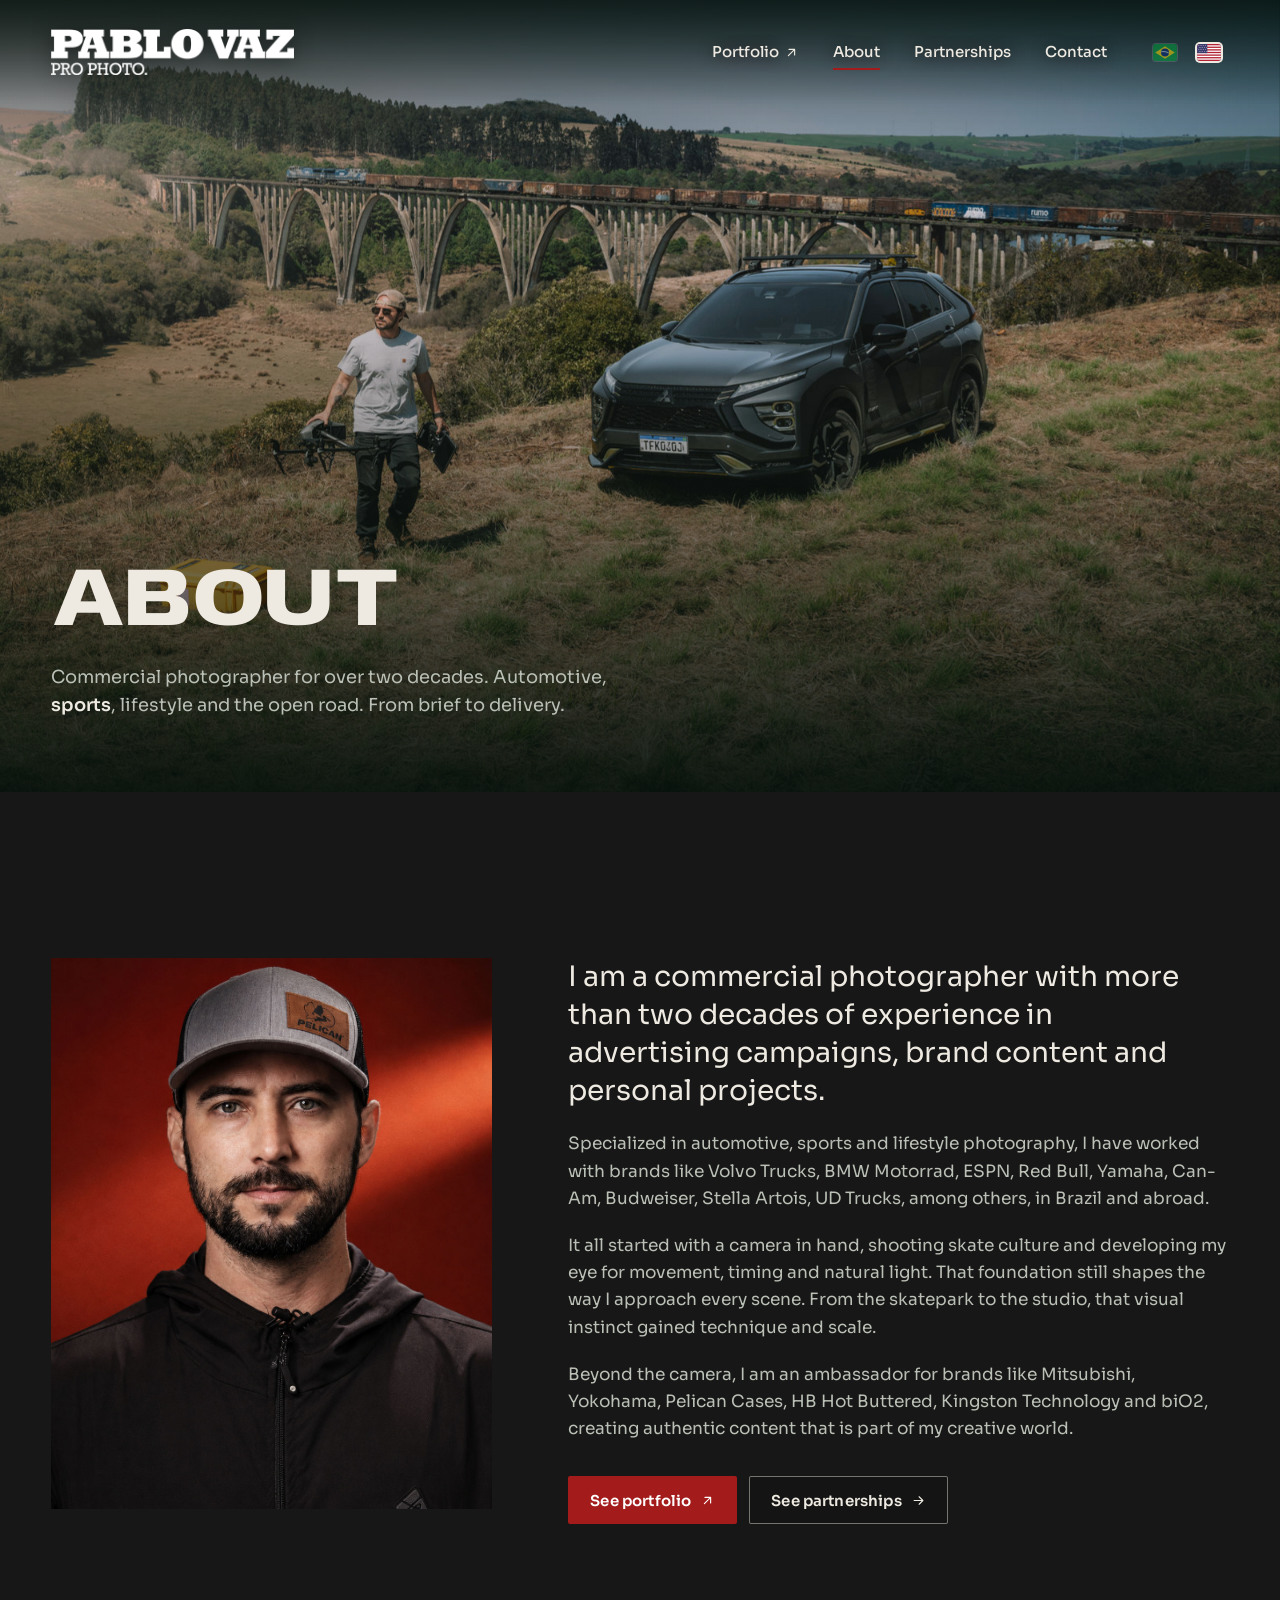
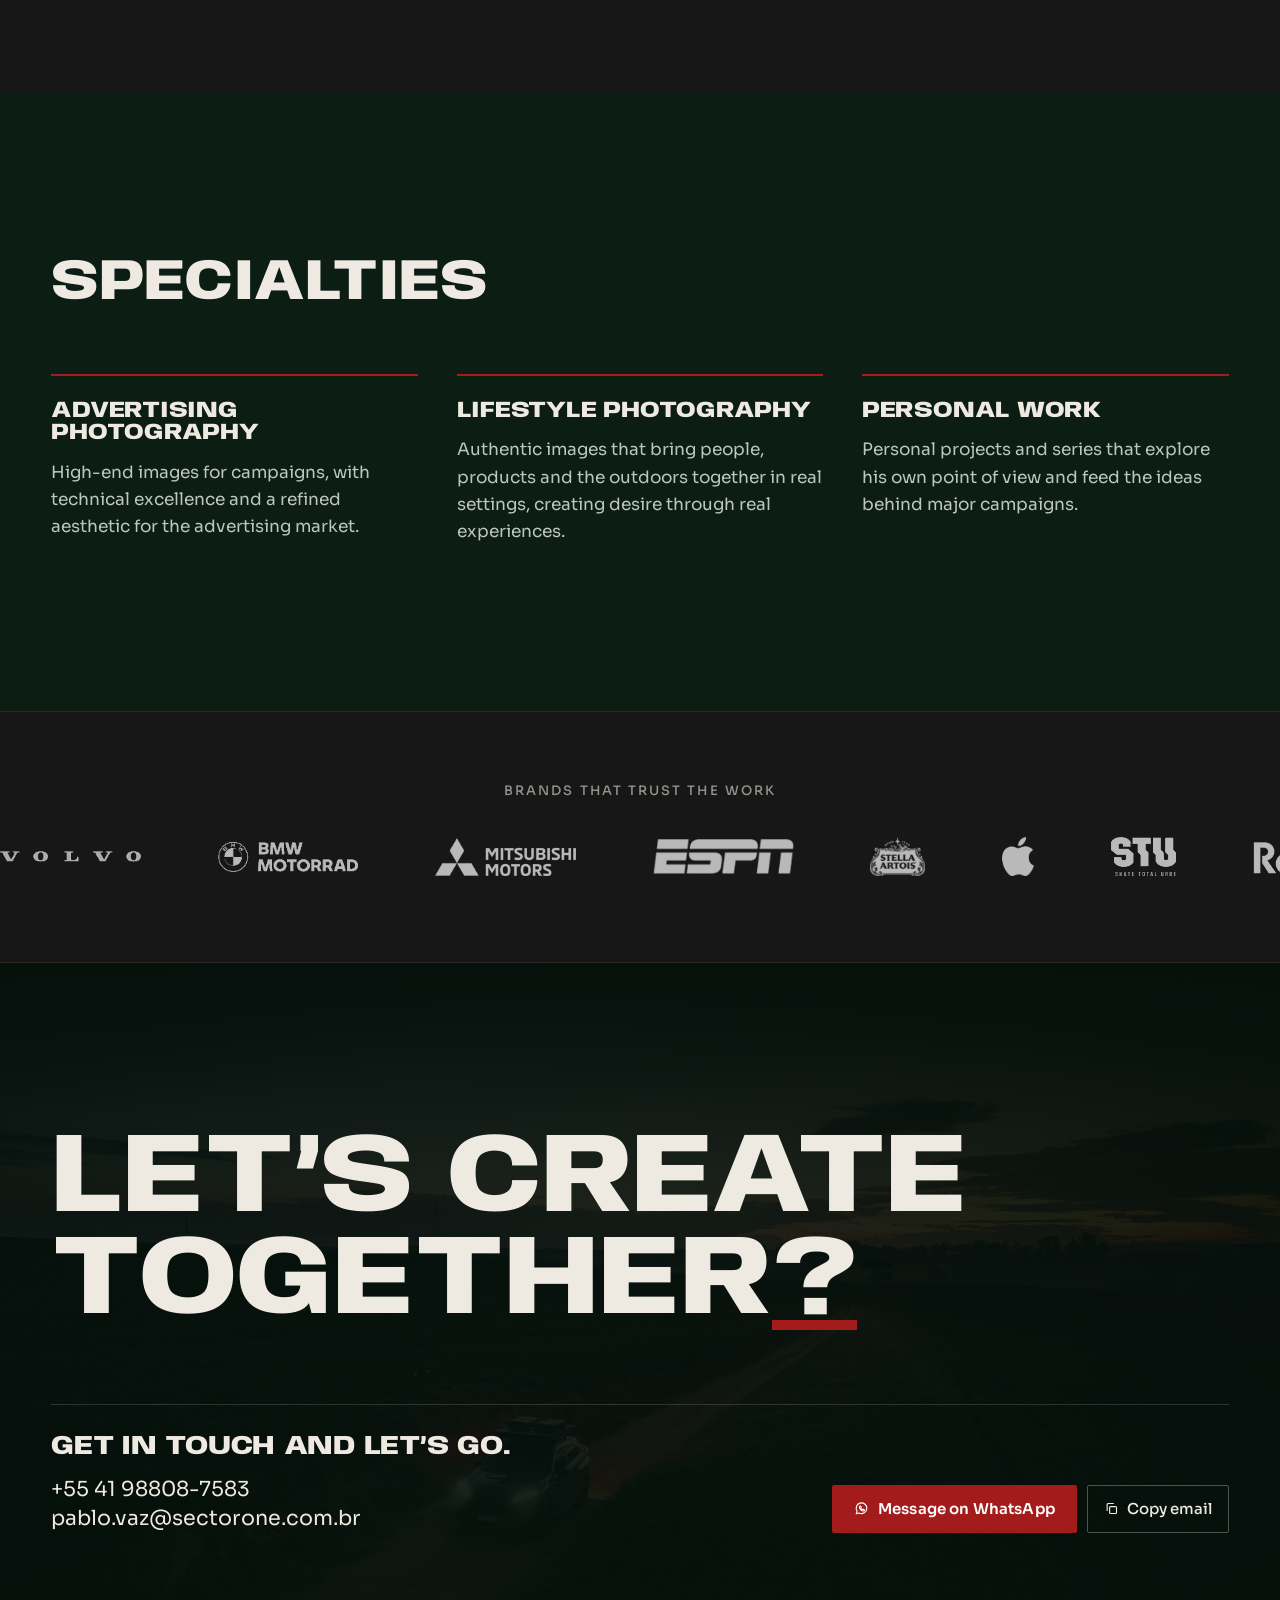
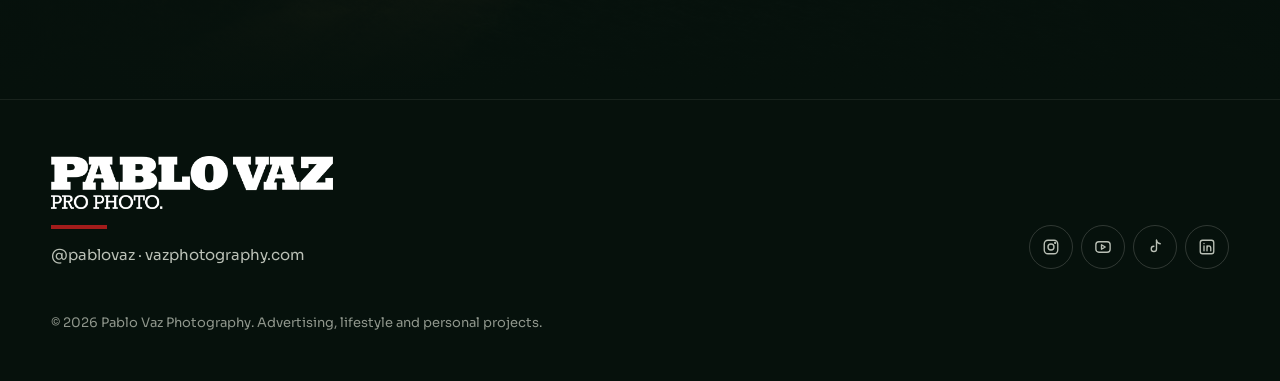
==== commit 9272f834: "Add files via upload" ====
--- a/about.html
+++ b/about.html
@@ -3,8 +3,26 @@
 <head>
 <meta charset="utf-8">
 <meta name="viewport" content="width=device-width, initial-scale=1">
-<title>About Pablo Vaz</title>
-<meta name="description" content="Pablo Vaz, commercial automotive and lifestyle photographer for over two decades.">
+<title>About Pablo Vaz | Commercial Automotive Photographer</title>
+<meta name="description" content="Meet Pablo Vaz: over two decades of automotive and lifestyle advertising photography, from skateboarding to campaigns for Volvo, BMW Motorrad and Mitsubishi.">
+<!-- seo -->
+<meta name="theme-color" content="#0C1D14">
+<link rel="icon" type="image/png" sizes="32x32" href="/favicon-32.png">
+<link rel="apple-touch-icon" href="/apple-touch-icon.png">
+<meta property="og:type" content="website">
+<meta property="og:site_name" content="Pablo Vaz Photography">
+<meta property="og:locale" content="en_US">
+<meta property="og:locale:alternate" content="pt_BR">
+<meta property="og:title" content="About Pablo Vaz | Commercial Automotive Photographer">
+<meta property="og:description" content="Meet Pablo Vaz: over two decades of automotive and lifestyle advertising photography, from skateboarding to campaigns for Volvo, BMW Motorrad and Mitsubishi.">
+<meta property="og:url" content="https://www.vazphotography.com/about">
+<meta property="og:image" content="https://www.vazphotography.com/img/og.jpg">
+<meta property="og:image:width" content="1200">
+<meta property="og:image:height" content="630">
+<meta property="og:image:alt" content="Pablo Vaz, off-road automotive photography">
+<meta name="twitter:card" content="summary_large_image">
+<script type="application/ld+json">{"@context": "https://schema.org", "@graph": [{"@type": "WebPage", "url": "https://www.vazphotography.com/about", "name": "About Pablo Vaz | Commercial Automotive Photographer", "inLanguage": "en", "isPartOf": {"@id": "https://www.vazphotography.com/#site"}, "about": {"@id": "https://www.vazphotography.com/#pablo"}}, {"@type": "Person", "@id": "https://www.vazphotography.com/#pablo", "name": "Pablo Vaz", "url": "https://www.vazphotography.com/", "image": "https://www.vazphotography.com/img/og.jpg", "jobTitle": "Commercial automotive photographer and brand ambassador", "sameAs": ["https://www.instagram.com/pablovaz", "https://www.tiktok.com/@pablovazfoto", "https://www.youtube.com/pablovaz", "https://www.linkedin.com/in/photovaz/", "https://pablovaz.myportfolio.com", "https://www.pablovaz.com/"], "knowsAbout": ["Automotive photography", "Off-road photography", "Lifestyle photography", "Advertising photography"]}]}</script>
+<!-- /seo -->
 <link rel="canonical" href="https://www.vazphotography.com/about">
 <link rel="alternate" hreflang="pt-BR" href="https://www.pablovaz.com/sobre">
 <link rel="alternate" hreflang="en" href="https://www.vazphotography.com/about">
@@ -41,7 +59,7 @@
   <div class="bg"><img src="img/ponte.jpg" width="1600" height="1069" alt="Pablo Vaz carrying a drone next to a Mitsubishi SUV, with a stone viaduct behind" fetchpriority="high"></div>
   <div class="wrap">
     <h1 class="display">About</h1>
-    <p>Commercial photographer for over two decades. Automotive, lifestyle and the open road, from brief to delivery.</p>
+    <p>Commercial photographer for over two decades. Automotive, <b>sports</b>, lifestyle and the open road. From brief to delivery.</p>
   </div>
 </section>
 
@@ -49,10 +67,10 @@
   <div class="wrap grid">
     <figure class="rv-clip"><img src="img/retrato.jpg" width="1254" height="1254" loading="lazy" decoding="async" alt="Portrait of Pablo Vaz wearing a cap, red background"></figure>
     <div class="txt">
-      <p class="big rv">Pablo Vaz is a commercial photographer with more than two decades of experience in advertising campaigns, brand content and editorial projects.</p>
-      <p class="rv">Specialized in automotive and lifestyle photography, he has worked with Volvo Trucks, BMW Motorrad, Mitsubishi, ESPN, Yamaha, Can-Am, Budweiser, Stella Artois and UD Trucks, among others, in Brazil and abroad.</p>
-      <p class="rv">It all started on the streets, with a camera in hand and a skateboard underfoot. Shooting skate culture is where Pablo developed his eye for movement, timing and natural light, a foundation that still shapes the way he sees every scene. From the skatepark to the studio, that visual instinct gained technique and scale.</p>
-      <p class="rv">Beyond the camera, he is an ambassador for brands like Mitsubishi, Can-Am, Yokohama, Pelican Cases, Kingston and biO2, creating authentic content that is part of his creative world.</p>
+      <p class="big rv">I am a commercial photographer with more than two decades of experience in advertising campaigns, brand content and personal projects.</p>
+      <p class="rv">Specialized in automotive, sports and lifestyle photography, I have worked with brands like Volvo Trucks, BMW Motorrad, ESPN, Red Bull, Yamaha, Can-Am, Budweiser, Stella Artois, UD Trucks, among others, in Brazil and abroad.</p>
+      <p class="rv">It all started with a camera in hand, shooting skate culture and developing my eye for movement, timing and natural light. That foundation still shapes the way I approach every scene. From the skatepark to the studio, that visual instinct gained technique and scale.</p>
+      <p class="rv">Beyond the camera, I am an ambassador for brands like Mitsubishi, Yokohama, Pelican Cases, HB Hot Buttered, Kingston Technology and biO2, creating authentic content that is part of my creative world.</p>
       <div class="ctas rv">
         <a class="btn btn-red" href="https://pablovaz.myportfolio.com" target="_blank" rel="noopener">See portfolio <svg class="i" viewBox="0 0 24 24" aria-hidden="true"><path d="M7 17 17 7M8 7h9v9"/></svg></a>
         <a class="btn btn-ghost" href="/partnerships">See partnerships <svg class="i" viewBox="0 0 24 24" aria-hidden="true"><path d="M5 12h14M13 6l6 6-6 6"/></svg></a>
@@ -83,6 +101,8 @@
       <li><img src="img/logos/stella.png" alt="Stella Artois"></li>
       <li><img src="img/logos/apple.png" alt="Apple"></li>
       <li><img src="img/logos/stu.png" alt="STU"></li>
+      <li><img src="img/logos/w/redbull.png" alt="Red Bull"></li>
+      <li><img src="img/logos/w/nikesb.png" alt="Nike SB"></li>
       <li><img src="img/logos/yokohama.png" alt="Yokohama"></li>
       <li><img src="img/logos/pelican.png" alt="Pelican"></li>
       <li><img src="img/logos/kingston.png" alt="Kingston"></li>
@@ -95,6 +115,8 @@
       <li><img src="img/logos/stella.png" alt=""></li>
       <li><img src="img/logos/apple.png" alt=""></li>
       <li><img src="img/logos/stu.png" alt=""></li>
+      <li><img src="img/logos/w/redbull.png" alt=""></li>
+      <li><img src="img/logos/w/nikesb.png" alt=""></li>
       <li><img src="img/logos/yokohama.png" alt=""></li>
       <li><img src="img/logos/pelican.png" alt=""></li>
       <li><img src="img/logos/kingston.png" alt=""></li>
@@ -108,7 +130,7 @@
     <h2 class="display big rv">Let&rsquo;s create<br>together<span class="underline">?</span></h2>
     <div class="row rv">
       <div>
-        <h3 class="dfont">Let&rsquo;s work together. Get in touch.</h3>
+        <h3 class="dfont">Get in touch and let&rsquo;s go.</h3>
         <p><a href="https://wa.me/5541988087583" target="_blank" rel="noopener">+55 41 98808-7583</a><br><a href="mailto:pablo.vaz@sectorone.com.br">pablo.vaz@sectorone.com.br</a></p>
       </div>
       <div class="acts">
--- a/css/site.css
+++ b/css/site.css
@@ -71,32 +71,22 @@
 .sheet a{font-size:calc(var(--ds)*clamp(44px,13vw,72px));line-height:1.06;text-decoration:none;display:block}
 
 /* Hero */
-.hero{position:relative;height:100svh;min-height:600px;overflow:hidden}
-.hero .ph{position:absolute;inset:0;transform-origin:47% 60%;animation:arrive 3s cubic-bezier(.2,.75,.2,1) both}
+.hero{position:relative;height:100svh;min-height:600px;overflow:hidden;background:#000}
+.hero .ph{position:absolute;inset:0}
 .hero .ph img,.hero .ph video{position:absolute;inset:0;width:100%;height:100%;object-fit:cover;object-position:50% 50%}
-.hero .ph img{transform-origin:47% 60%;animation:zoomout 42s cubic-bezier(.3,.1,.3,1) both}
-.hero .ph video{display:none}
-/* video intro mode */
-.vid .hero .ph{animation:none;transform:scale(1.09)}
-.vid .hero .ph img{animation:none;transition:opacity .7s ease}
-.intro-on .hero .ph img{opacity:0}
-.hero{background:#000}
-.vid .hero .ph video{display:block;transition:opacity .7s ease}
-.vid .hero .ph video.out,.hero .ph img.anim.out{opacity:0}
-.hero .ph img.anim{position:absolute;inset:0;width:100%;height:100%;object-fit:cover;object-position:50% 50%;opacity:1!important;animation:none;transition:opacity .7s ease}
-@media (max-width:899px) and (orientation:portrait){.hero .ph img{object-position:46% 50%}}
-.vid .hero.go .ph{animation:zoomout 42s cubic-bezier(.3,.1,.3,1) both}
+.hero .ph video{opacity:0;transition:opacity 1.2s ease}
+.hero .ph video.on{opacity:1}
+/* loop mode: the text waits for the video */
 .vid .hero:not(.go) h1 .ln > span,.vid .hero:not(.go) .lead,.vid .hero:not(.go) .ctas,.vid .hero:not(.go) .cue,.vid .hero:not(.go) .underline::after{animation:none;opacity:0}
 .vid .hero h1 .ln:nth-child(1) > span{animation-delay:.1s}
-.vid .hero h1 .ln:nth-child(2) > span{animation-delay:.22s}
-.vid .hero h1 .ln:nth-child(3) > span{animation-delay:.34s}
-.vid .hero .underline::after{animation-delay:.9s}
-.vid .hero .lead{animation-delay:.7s}
-.vid .hero .ctas{animation-delay:.85s}
-.vid .hero .cue{animation-delay:1.1s}
-.vid .hero::after{opacity:.35;transition:opacity 1.2s ease}
+.vid .hero h1 .ln:nth-child(2) > span{animation-delay:.24s}
+.vid .hero h1 .ln:nth-child(3) > span{animation-delay:.38s}
+.vid .hero .underline::after{animation-delay:1s}
+.vid .hero .lead{animation-delay:.8s}
+.vid .hero .ctas{animation-delay:.95s}
+.vid .hero .cue{animation-delay:1.2s}
+.vid .hero::after{opacity:.3;transition:opacity 1.6s ease}
 .vid .hero.go::after{opacity:1}
-.intro-on .top{opacity:0;pointer-events:none}
 .top{transition:opacity .8s ease,background .4s var(--ease),backdrop-filter .4s}
 .hero::after{content:"";position:absolute;inset:0;background:
   linear-gradient(180deg,rgba(6,17,12,.72) 0%,rgba(6,17,12,.3) 13%,rgba(6,17,12,0) 28%),
@@ -199,7 +189,7 @@
 .contact .big{font-size:calc(var(--ds)*clamp(60px,11vw,176px));line-height:.9}
 .contact .row{margin-top:clamp(40px,6vw,72px);padding-top:28px;border-top:1px solid rgba(238,234,226,.16);display:grid;grid-template-columns:minmax(0,1fr) auto;gap:24px 48px;align-items:end}
 .contact .row h3{font-size:calc(var(--ds)*clamp(26px,2.6vw,38px));line-height:1.05}
-.contact .row p{margin-top:14px;font-size:clamp(19px,1.8vw,24px);line-height:1.4;color:var(--osso-2)}
+.contact .row p{margin-top:14px;font-size:clamp(17px,1.62vw,21.5px);line-height:1.4;color:var(--osso-2)}
 .contact .row p a{text-decoration:none;color:var(--osso)}
 .contact .acts{display:flex;flex-wrap:wrap;gap:10px}
 .copy-btn{background:none;border:1px solid rgba(238,234,226,.3);color:var(--osso);min-height:48px;padding:0 16px;font:500 15px var(--body);border-radius:2px;cursor:pointer;display:inline-flex;align-items:center;gap:8px;transition:border-color .3s}
@@ -331,7 +321,7 @@
 .brands{background:var(--verde)}
 .brands .head{display:flex;justify-content:space-between;align-items:flex-end;gap:24px;margin-bottom:clamp(32px,5vw,56px)}
 .brands .head p{color:var(--osso-2);max-width:40ch}
-.cards{display:grid;grid-template-columns:repeat(5,minmax(0,1fr));gap:clamp(10px,1.2vw,18px)}
+.cards{display:grid;grid-template-columns:repeat(6,minmax(0,1fr));gap:clamp(10px,1.2vw,18px)}
 .card{display:block;text-decoration:none;color:inherit;background:none;border:0;padding:0;text-align:left;cursor:pointer;font:inherit}
 .card .ph{position:relative;aspect-ratio:1000/1362;overflow:hidden;background:var(--mata);transition:transform .6s var(--ease),box-shadow .6s var(--ease)}
 .card img{width:100%;height:100%;object-fit:cover;transition:transform 1.2s var(--ease)}
@@ -400,3 +390,23 @@
   .top.scrolled .wrap{height:64px}
   .top.scrolled .mark img{width:140px}
 }
+
+/* partnerships: six numbers in two rows */
+.ledger.six div:nth-child(3n+1){padding-left:0;border-left:0}
+.ledger.six div:nth-child(n+4){border-top:1px solid rgba(238,234,226,.16);margin-top:18px}
+/* brand cards: photo link + caption links */
+.card{cursor:default}
+.card .hit{display:block;width:100%;background:none;border:0;padding:0;cursor:pointer;color:inherit}
+.card .cap a,.card .cap button{display:inline-flex;align-items:center;gap:.4em;color:var(--osso-2);font:inherit;font-size:14px;text-decoration:none;background:none;border:0;padding:0;cursor:pointer;transition:color .3s}
+.card .cap a:hover,.card .cap button:hover{color:var(--osso)}
+.card .cap a:hover .i,.card .cap button:hover .i{transform:translate(2px,-2px)}
+.card:hover .cap .i{transform:none}
+/* smaller contact headline (partnerships) */
+.contact.sm .big{font-size:calc(var(--ds)*clamp(52px,9vw,144px))}
+.contact.sm .row h3{font-size:calc(var(--ds)*clamp(22px,2.2vw,32px))}
+.phero p b{color:var(--osso);font-weight:600}
+@media (max-width:640px){.ledger.six div:nth-child(n+2){border-top:1px solid rgba(238,234,226,.16);margin-top:0}}
+.ledger.six b{font-size:calc(var(--ds)*clamp(36px,3.9vw,60px))}
+.creator .ctas{flex-wrap:nowrap;gap:10px}
+.creator .ctas .btn{font-size:14px;padding:.8em 1.1em;min-height:46px;white-space:nowrap}
+@media (max-width:640px){.creator .ctas{display:grid;grid-template-columns:1fr 1fr}.creator .ctas .btn{justify-content:center;padding:.8em .6em}.creator .ctas .btn-red{grid-column:1/-1}}
